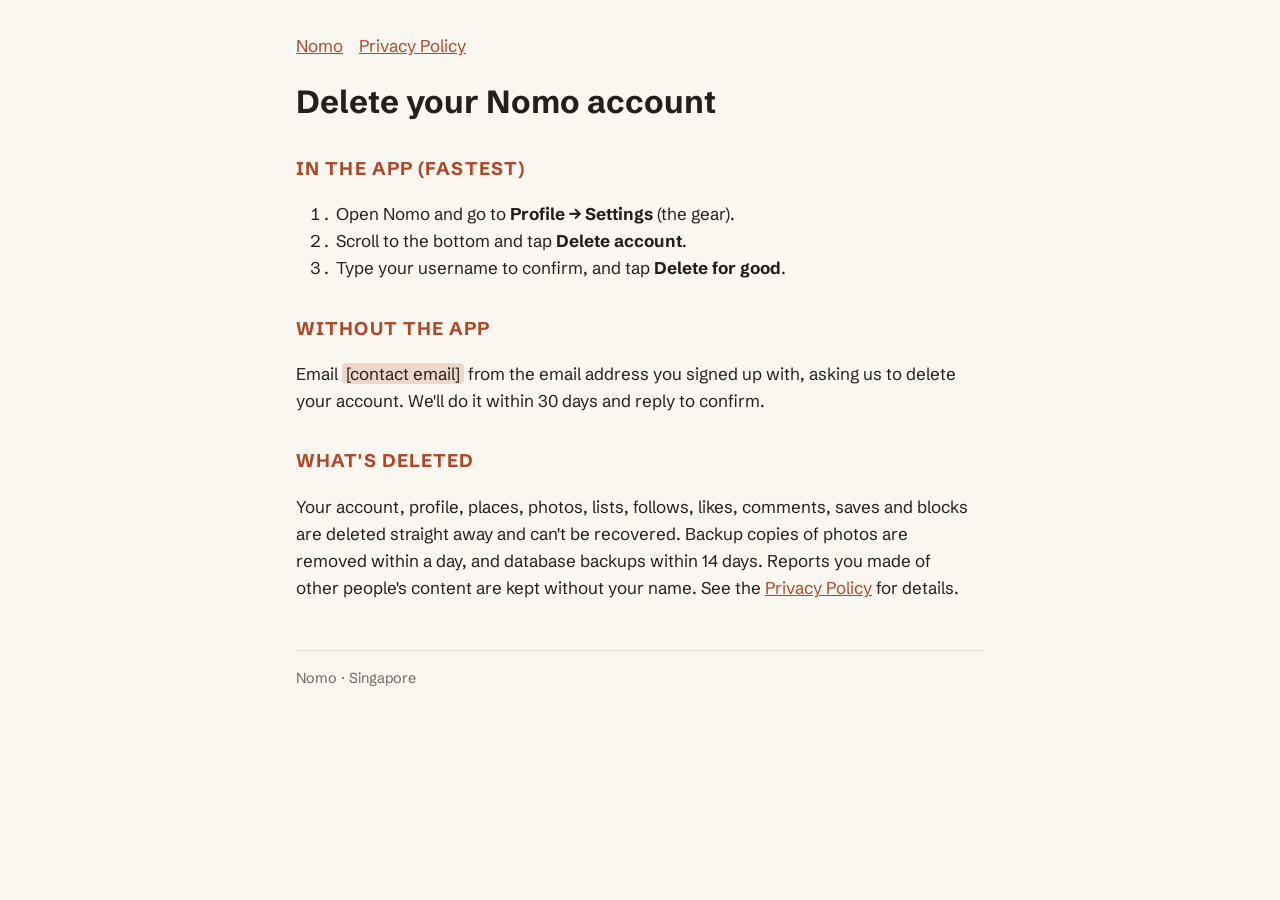
==== delete-account/index.html @ 1c67de24 "Stage 2.7: onboarding and draft legal pages New accounts go through terms (13+), username, how ratin" ====
<!doctype html>
<html lang="en">
<head>
  <meta charset="utf-8">
  <meta name="viewport" content="width=device-width, initial-scale=1">
  <title>Delete your account</title>
  <link rel="preconnect" href="https://fonts.googleapis.com">
  <link rel="stylesheet" href="https://fonts.googleapis.com/css2?family=Schibsted+Grotesk:ital,wght@0,400;0,700;1,400&display=swap">
  <link rel="stylesheet" href="../style.css">
</head>
<body>
<main>
  <nav><a href="../">Nomo</a><a href="../privacy/">Privacy Policy</a></nav>
  <h1>Delete your Nomo account</h1>

  <h2>In the app (fastest)</h2>
  <ol>
    <li>Open Nomo and go to <strong>Profile → Settings</strong> (the gear).</li>
    <li>Scroll to the bottom and tap <strong>Delete account</strong>.</li>
    <li>Type your username to confirm, and tap <strong>Delete for good</strong>.</li>
  </ol>

  <h2>Without the app</h2>
  <p>
    Email <span class="todo">[contact email]</span> from the email address you signed up with, asking
    us to delete your account. We'll do it within 30 days and reply to confirm.
  </p>

  <h2>What's deleted</h2>
  <p>
    Your account, profile, places, photos, lists, follows, likes, comments, saves and blocks are deleted
    straight away and can't be recovered. Backup copies of photos are removed within a day, and database
    backups within 14 days. Reports you made of other people's content are kept without your name. See
    the <a href="../privacy/">Privacy Policy</a> for details.
  </p>

  <footer>Nomo · Singapore</footer>
</main>
</body>
</html>
---- style.css ----
:root {
  --paper: #FAF6F0;
  --ink: #241F1C;
  --rust: #B04828;
  --muted: #72675C;
  --rule: #E6DCCF;
  color-scheme: light dark;
}
@media (prefers-color-scheme: dark) {
  :root {
    --paper: #1C1815;
    --ink: #F1E9DF;
    --rust: #E58A68;
    --muted: #B3A698;
    --rule: #3A322C;
  }
}
* { box-sizing: border-box; }
body {
  margin: 0;
  background: var(--paper);
  color: var(--ink);
  font: 17px/1.6 "Schibsted Grotesk", system-ui, -apple-system, "Segoe UI", Roboto, sans-serif;
}
main { max-width: 720px; margin: 0 auto; padding: 32px 16px 64px; }
h1 { font-size: 2rem; line-height: 1.2; margin: 0 0 4px; }
h2 { font-size: 1.15rem; margin: 2rem 0 0.4rem; color: var(--rust); text-transform: uppercase; letter-spacing: 0.06em; }
p, li { max-width: 68ch; }
a { color: var(--rust); }
.meta { color: var(--muted); margin: 0 0 1.5rem; }
.draft {
  border: 2px solid var(--rust);
  border-radius: 12px;
  padding: 12px 16px;
  margin: 0 0 1.5rem;
}
.todo { background: color-mix(in srgb, var(--rust) 18%, transparent); padding: 0 4px; border-radius: 4px; }
nav { margin-bottom: 1.5rem; }
nav a { margin-right: 1rem; }
footer { margin-top: 3rem; padding-top: 1rem; border-top: 1px solid var(--rule); color: var(--muted); font-size: 0.9rem; }
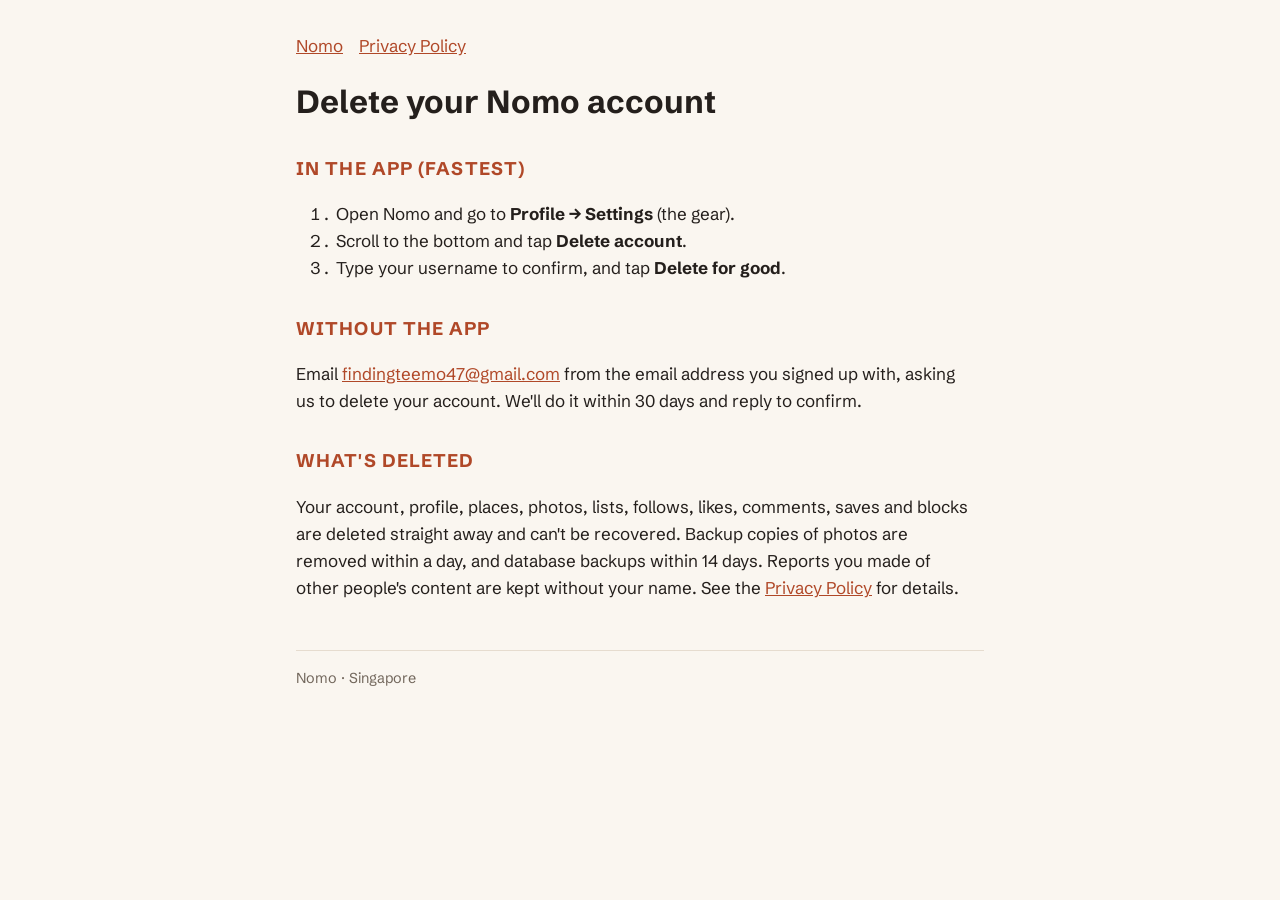
==== commit 5119d504: "Legal pages: contact email, name and date Co-Authored-By: Claude Opus 5.5 <noreply@anthropic.com>" ====
--- a/delete-account/index.html
+++ b/delete-account/index.html
@@ -22,7 +22,7 @@
 
   <h2>Without the app</h2>
   <p>
-    Email <span class="todo">[contact email]</span> from the email address you signed up with, asking
+    Email <a href="mailto:findingteemo47@gmail.com">findingteemo47@gmail.com</a> from the email address you signed up with, asking
     us to delete your account. We'll do it within 30 days and reply to confirm.
   </p>
 
